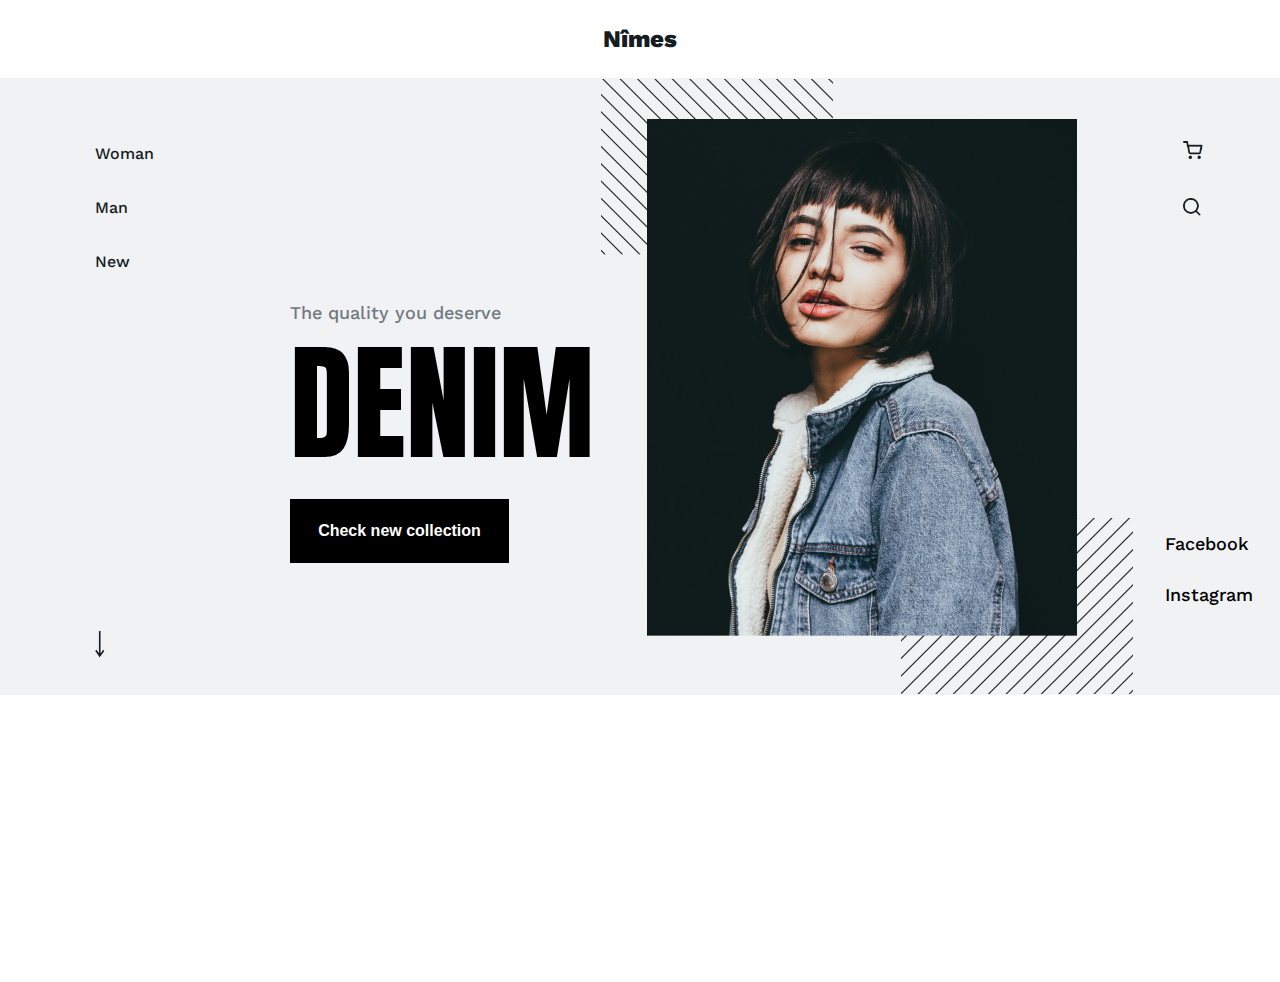
==== lab4.2/index.html @ 4bffa450 "header all devices" ====
<!DOCTYPE html>
<html lang="en">
<head>
	<meta charset="UTF-8">
	<title>Nîmes</title>
	<link rel="stylesheet" href="styles.css">
	<link href="https://fonts.googleapis.com/css?family=Anton|Work+Sans:400,500,700,800&display=swap" rel="stylesheet"> 
	<meta name="viewport" content="width=device-width">
	
</head>
<body>
	<div class="logobar">
		<div class="container">
			<a href="#" class="logo">Nîmes</a>
		</div>
	</div>
	<header>
		<div class="container">
			<div class="lmenu">
			<ul style="list-style-type:none;" class="menu">
					<li><a href="">
						Woman
						</a>
					</li>
					<li>
						<a href="">
							Man
						</a>
					</li>
					<li>
						<a href="">
							New
						</a>
					</li>
					<li class="downarr">
						<a href=""> <img src="img/downarr.png" style="height: 27px;
	width: 10px;"alt=""></a>
					</li>
			</ul>
			</div>
				<div class="denim">
					<p></p>
					<p id="quality">The quality you deserve</p>
					<p id="denim">denim</p>
					<button class="btn">
						Check new collection
					</button>
				</div>
				<div class="photos">
					<img src="img/diag.png" id="diag" alt="">
						<img src="img/girl.png" id="girl" alt="">
						<img src="img/diag2.png" id="diag" alt="">
				</div>
				<div class="cart">
					<a href=""><img src="img/cart.png" style="width:20px; height: 18px; " alt=""></a>
					<a href=""><img src="img/search.png" style="width:18px; height: 18px; " alt=""></a>
				</div>
				<div class="social">
					<a href="">Facebook</a>
					<a href="">Instagram</a>
					
					
				</div>


			</div>
	</header>
	
</body>
</html>
---- lab4.2/styles.css ----
/*
    font-family: 'Work Sans';
    font-family: 'Anton';
*/


body{
	font-family: 'Work Sans';
	margin: 0 auto;
	font-weight: 500;
	font-size: 18px;
}



.container{
	max-width: 1170px;
	margin: 0 auto;

}
@media (max-width: 1170px){
	.container{
	max-width: 768px;


	}
}

@media (max-width: 768px){
	.container{
	max-width: 768px;
	
	}
}
@media (max-width: 320px){
	.container{
	max-width: none;
	
	}
}



.logo{

	font-family: 'Work Sans';
	font-weight: 800;
	text-decoration: none;
	display: block;
	text-align: center;
	margin-top: 25px;
	font-size: 24px;
	color: #151C22;
	margin-bottom: 25px;
}

@media (max-width: 320px){
	.logo{

		margin-top: 20px;
		margin-bottom: 20px;

	}
}



header{
	background-color: #F1F2F4;
	height: 617px;
	width: 100%;
}
@media (max-width: 1170px){
	header{
		height: 527px;
	}
}

@media (max-width: 768px){
	header{
		height: 527px;
	}
}

@media (max-width: 320px){
	header{
		height: 656px;
	}
}

.lmenu{
	display: inline-flex;
}



.menu{
	padding-top: 50px;
	display: flex;
	flex-direction: column;
	font-size: 16px;

}
.menu li{

	padding-bottom: 35px;
}
.menu li a{
	text-decoration: none;
	color: #151C22;
}
.downarr{
	padding-top: 325px;
}

@media (max-width: 1170px){
	.menu{
		padding-top: 45px;
		flex-direction: row;
		padding-left: 0;

	}
	.menu li{

	padding-right: 35px; 
}
.downarr{
	margin-left: -230px;
	padding-top: 400px;
}
}

}


@media (max-width: 768px){
	.menu{
		padding-top: 45px;
		flex-direction: row;
		padding-left: 0;

	}
	.menu li{

	padding-right: 35px; 
}
.downarr{
	margin-left: -230px;
	padding-top: 400px;
}
}

@media (max-width: 320px){
	.menu{
		flex-direction: row;
		padding-left: 15px;
		padding-top: 30px;
	}
	.downarr{
	display: none;
}
}




.denim{
	margin-left: 130px;
	display: inline-flex;
	order: 2;
	flex-direction: column;
}
#quality{
	margin-top: 125px;
	color: #727A82;
	font-size: 18px;
}
#denim{
	margin-top: -35px;
	margin-bottom: 0;
	   font-family: 'Anton';
	   text-transform: uppercase;
	   font-size: 128px;
}
.btn{
	margin-top: 0;
	font-size: 16px;
	padding: 0;
	width: 219px;
	height: 64px;
	background-color: black;
	color: white;
	border: none;
	font-weight: bold;
}
@media (max-width: 1170px){
	#quality{
	margin-top: 87px;}
	.denim{
		margin-left: 25px;
	}
	.btn{
		margin-top: 30px;
	}
	#denim{
		font-size: 98px;
	}
}

@media (max-width: 768px){
	#quality{
	margin-top: 87px;}
	.denim{
		margin-left: 25px;
	}
	.btn{
		margin-top: 30px;
	}
}

@media (max-width: 320px){
	
}



.photos{

	order: 3;
	flex-direction: column;
	display: inline-flex;
}
#diag{
position: relative;
top: 96px;
margin-top: -999px;
	z-index: 0;
	width: 232px;
	height: 176px;
}
#girl{
	margin-left: 46px;
	margin-top: -40px;
	max-width: 100%;
	position: relative;
	z-index: 1;
	height: 517px;
	width:430px;
	
}
#diag:last-child{
position: relative;
top: -118px;
left: 300px;
margin-top: 0px;
	z-index: 0;
	width: 232px;
	height: 176px;
}

@media (max-width: 1170px){
	#diag{
		width: 141px;
		height: 104px;
	}
	#girl{
	height: 319px;
	width:264px;
	margin-left: 30px;
	margin-top: 30px;
	}
	#diag:last-child{
		width: 141px;
		height: 104px;
	margin-top: 40px;
	margin-left: -117px;}
	.photos{
		margin-left: 37px;
	}
}

@media (max-width: 768px){
	#quality{
	margin-top: 87px;}
	.denim{
		margin-left: 25px;

	}


}

@media (max-width: 320px){
#diag{
		width: 109px;
		height: 80px;
		top: -400px;
		margin-top: 0;
	}
	#girl{
	height:249px;
	width:202px;
	margin-left: 20px;
	margin-top: 20px;
	margin-top: 0;
	top: -460px;
	}
	#diag:last-child{
		width: 109px;
		height: 80px;
		top: -510px;
		left: 250px;
		margin-top: 0;}
	.photos{
		margin-top: 60px;
		margin-left: 37px;
	}
	#quality{
	margin-top: 87px;}
	.denim{
		
		position: relative;
		top: 180px;
		margin-left: 60px;


	}
	#denim{

		font-size: 86px;
	}
	.btn{
		margin-top: 0px;

		width: 205px;
		height: 64px;
	}

	
}










.cart{
	position: relative;
	flex-wrap: wrap;
	display: inline-flex;
	flex-direction: column;
	order: 4;
	margin-left: -44px;
	left: 144px;
}
.cart a{
	padding-bottom: 35px;

}
.social{
	position: relative;
	display: inline-flex;
	flex-direction: column;
	order: 4;
	margin-left: -44px;
	top: 391px; 
	left: 144px;

	}
.social a{
	padding-bottom: 30px;
	color: black;
	text-decoration: none;
}


@media (max-width: 1170px){
	.cart{
		left: 0;
		flex-direction: row-reverse;
	}
	.cart a{
		padding-right: 35px;

	}
	.social{
		position: relative;
		top: -500px;
		left: 550px;
		flex-direction: row-reverse;
	}
	.social a{
		padding-right: 35px;
		font-size: 14px;
	}
}

@media (max-width: 768px){
	

}

@media (max-width: 320px){
	.social{
		display: none;
	}
	.cart{
		top: -510px;left: -5px;
	}
	.cart a{
		margin-left: 25px;
		padding-right: 0;
	}
}
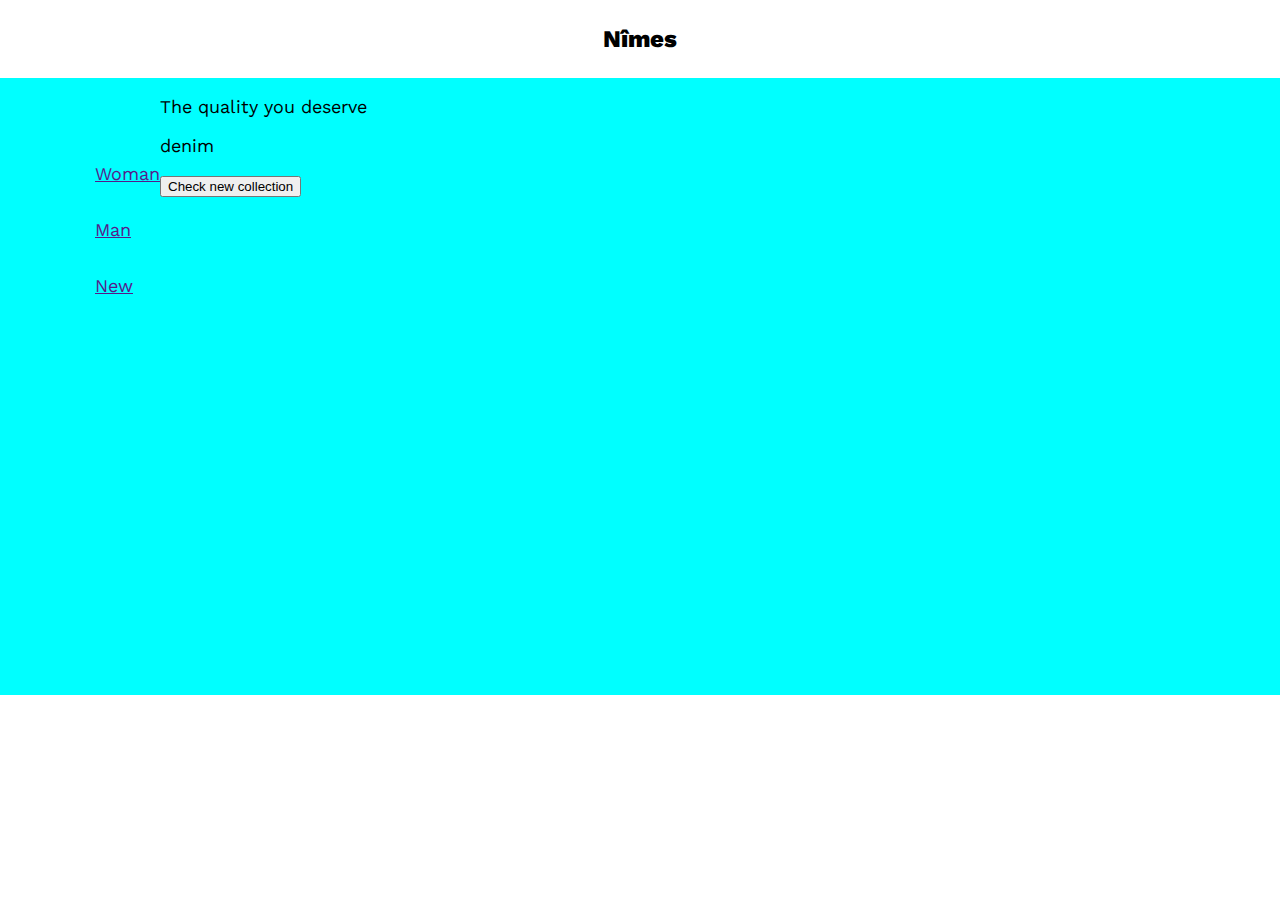
==== commit 091b00bb: "commit full responsive" ====
--- a/lab4.2/index.html
+++ b/lab4.2/index.html
@@ -8,63 +8,65 @@
 	<meta name="viewport" content="width=device-width">
 	
 </head>
-<body>
-	<div class="logobar">
-		<div class="container">
-			<a href="#" class="logo">Nîmes</a>
-		</div>
-	</div>
-	<header>
-		<div class="container">
-			<div class="lmenu">
-			<ul style="list-style-type:none;" class="menu">
-					<li><a href="">
-						Woman
-						</a>
-					</li>
-					<li>
-						<a href="">
-							Man
-						</a>
-					</li>
-					<li>
-						<a href="">
-							New
-						</a>
-					</li>
-					<li class="downarr">
-						<a href=""> <img src="img/downarr.png" style="height: 27px;
-	width: 10px;"alt=""></a>
-					</li>
-			</ul>
+	<body>
+		<header>
+			<div class="logo">
+				<a href="#">Nîmes</a>
 			</div>
-				<div class="denim">
-					<p></p>
-					<p id="quality">The quality you deserve</p>
-					<p id="denim">denim</p>
-					<button class="btn">
-						Check new collection
-					</button>
-				</div>
-				<div class="photos">
-					<img src="img/diag.png" id="diag" alt="">
-						<img src="img/girl.png" id="girl" alt="">
-						<img src="img/diag2.png" id="diag" alt="">
-				</div>
-				<div class="cart">
-					<a href=""><img src="img/cart.png" style="width:20px; height: 18px; " alt=""></a>
-					<a href=""><img src="img/search.png" style="width:18px; height: 18px; " alt=""></a>
-				</div>
-				<div class="social">
-					<a href="">Facebook</a>
-					<a href="">Instagram</a>
+			<div class="mainframe">
+				<div class="container">
+					<div class="menu">
+						<ul style="list-style-type:none;">
+							<li><a href="">
+								Woman
+								</a>
+							</li>
+							<li>
+								<a href="">
+									Man
+								</a>
+							</li>
+							<li>
+								<a href="">
+									New
+								</a>
+							</li>
+						</ul>
+					</div>
+					<div class="denim">
+						<p id="quality">
+							The quality you deserve
+						</p>
+
+						<p id="denim">
+							denim
+						</p>
+						<button id="btn">
+							Check new collection
+						</button>
+						
+					</div>
+
 					
 					
-				</div>
 
 
+
+
+
+
+
+
+
+
+				</div>
 			</div>
-	</header>
-	
-</body>
+		</header>
+		<main>
+			
+		</main>
+		<footer>
+			
+		</footer>
+	</body>
 </html>--- a/lab4.2/styles.css
+++ b/lab4.2/styles.css
@@ -3,416 +3,112 @@
     font-family: 'Anton';
 */
 
-
 body{
+	margin: 0 auto;
 	font-family: 'Work Sans';
-	margin: 0 auto;
-	font-weight: 500;
 	font-size: 18px;
 }
+.logo{
+	
+	display: flex;
+	justify-content: center;
 
+}
+.logo a{
+	margin: 25px auto 25px;
+	font-size: 24px;
+	text-decoration: none;
+	color: black;
+	font-weight: 800;
+}
 
+@media (max-width: 320px){
+	.logo a{
+		margin: 20px auto 20px;
+	}
+}
 
 .container{
-	max-width: 1170px;
 	margin: 0 auto;
-
+	width: 1170px;
+	display: flex;
+}
 }
 @media (max-width: 1170px){
 	.container{
-	max-width: 768px;
-
-
-	}
+	
+	width: 1170px;
+	
+}
 }
 
 @media (max-width: 768px){
 	.container{
-	max-width: 768px;
+	
+	width: 768px;
+	
+}
+}
+@media (max-width: 320px){
+	.container{
+	
+	width: 320px;
+	
+}
+}
+
+
+.mainframe{
+	width: 100%;
+	height: 617px;
+	background-color: cyan;
+}
+@media (max-width: 768px){
+	.mainframe{
+	
+	height:527px;
+	
+}
+}
+@media (max-width: 320px){
+	.mainframe{
+	display: inline-block;
+	height:656px;
+	
+}
+}
+.menu{
+	padding-top: 50px;
+	display: flex;
+	flex-direction: column;
+
+}
+.menu ul{
+	margin: 0;
+
+}
+
+.menu li{
+	margin-top: 35px;
+
+}
+@media (max-width: 768px){
+	.menu li{
+	margin-top: 45px;
+	margin-right: 35px;
+	display: inline-flex;
 	
 	}
 }
 @media (max-width: 320px){
-	.container{
-	max-width: none;
+	.menu li{
+	margin-top: 45px;
+	margin-right: 35px;
+	display: inline-flex;
 	
 	}
 }
 
+.denim{
 
-
-.logo{
-
-	font-family: 'Work Sans';
-	font-weight: 800;
-	text-decoration: none;
-	display: block;
-	text-align: center;
-	margin-top: 25px;
-	font-size: 24px;
-	color: #151C22;
-	margin-bottom: 25px;
-}
-
-@media (max-width: 320px){
-	.logo{
-
-		margin-top: 20px;
-		margin-bottom: 20px;
-
-	}
-}
-
-
-
-header{
-	background-color: #F1F2F4;
-	height: 617px;
-	width: 100%;
-}
-@media (max-width: 1170px){
-	header{
-		height: 527px;
-	}
-}
-
-@media (max-width: 768px){
-	header{
-		height: 527px;
-	}
-}
-
-@media (max-width: 320px){
-	header{
-		height: 656px;
-	}
-}
-
-.lmenu{
-	display: inline-flex;
-}
-
-
-
-.menu{
-	padding-top: 50px;
-	display: flex;
-	flex-direction: column;
-	font-size: 16px;
-
-}
-.menu li{
-
-	padding-bottom: 35px;
-}
-.menu li a{
-	text-decoration: none;
-	color: #151C22;
-}
-.downarr{
-	padding-top: 325px;
-}
-
-@media (max-width: 1170px){
-	.menu{
-		padding-top: 45px;
-		flex-direction: row;
-		padding-left: 0;
-
-	}
-	.menu li{
-
-	padding-right: 35px; 
-}
-.downarr{
-	margin-left: -230px;
-	padding-top: 400px;
-}
-}
-
-}
-
-
-@media (max-width: 768px){
-	.menu{
-		padding-top: 45px;
-		flex-direction: row;
-		padding-left: 0;
-
-	}
-	.menu li{
-
-	padding-right: 35px; 
-}
-.downarr{
-	margin-left: -230px;
-	padding-top: 400px;
-}
-}
-
-@media (max-width: 320px){
-	.menu{
-		flex-direction: row;
-		padding-left: 15px;
-		padding-top: 30px;
-	}
-	.downarr{
-	display: none;
-}
-}
-
-
-
-
-.denim{
-	margin-left: 130px;
-	display: inline-flex;
-	order: 2;
-	flex-direction: column;
-}
-#quality{
-	margin-top: 125px;
-	color: #727A82;
-	font-size: 18px;
-}
-#denim{
-	margin-top: -35px;
-	margin-bottom: 0;
-	   font-family: 'Anton';
-	   text-transform: uppercase;
-	   font-size: 128px;
-}
-.btn{
-	margin-top: 0;
-	font-size: 16px;
-	padding: 0;
-	width: 219px;
-	height: 64px;
-	background-color: black;
-	color: white;
-	border: none;
-	font-weight: bold;
-}
-@media (max-width: 1170px){
-	#quality{
-	margin-top: 87px;}
-	.denim{
-		margin-left: 25px;
-	}
-	.btn{
-		margin-top: 30px;
-	}
-	#denim{
-		font-size: 98px;
-	}
-}
-
-@media (max-width: 768px){
-	#quality{
-	margin-top: 87px;}
-	.denim{
-		margin-left: 25px;
-	}
-	.btn{
-		margin-top: 30px;
-	}
-}
-
-@media (max-width: 320px){
-	
-}
-
-
-
-.photos{
-
-	order: 3;
-	flex-direction: column;
-	display: inline-flex;
-}
-#diag{
-position: relative;
-top: 96px;
-margin-top: -999px;
-	z-index: 0;
-	width: 232px;
-	height: 176px;
-}
-#girl{
-	margin-left: 46px;
-	margin-top: -40px;
-	max-width: 100%;
-	position: relative;
-	z-index: 1;
-	height: 517px;
-	width:430px;
-	
-}
-#diag:last-child{
-position: relative;
-top: -118px;
-left: 300px;
-margin-top: 0px;
-	z-index: 0;
-	width: 232px;
-	height: 176px;
-}
-
-@media (max-width: 1170px){
-	#diag{
-		width: 141px;
-		height: 104px;
-	}
-	#girl{
-	height: 319px;
-	width:264px;
-	margin-left: 30px;
-	margin-top: 30px;
-	}
-	#diag:last-child{
-		width: 141px;
-		height: 104px;
-	margin-top: 40px;
-	margin-left: -117px;}
-	.photos{
-		margin-left: 37px;
-	}
-}
-
-@media (max-width: 768px){
-	#quality{
-	margin-top: 87px;}
-	.denim{
-		margin-left: 25px;
-
-	}
-
-
-}
-
-@media (max-width: 320px){
-#diag{
-		width: 109px;
-		height: 80px;
-		top: -400px;
-		margin-top: 0;
-	}
-	#girl{
-	height:249px;
-	width:202px;
-	margin-left: 20px;
-	margin-top: 20px;
-	margin-top: 0;
-	top: -460px;
-	}
-	#diag:last-child{
-		width: 109px;
-		height: 80px;
-		top: -510px;
-		left: 250px;
-		margin-top: 0;}
-	.photos{
-		margin-top: 60px;
-		margin-left: 37px;
-	}
-	#quality{
-	margin-top: 87px;}
-	.denim{
-		
-		position: relative;
-		top: 180px;
-		margin-left: 60px;
-
-
-	}
-	#denim{
-
-		font-size: 86px;
-	}
-	.btn{
-		margin-top: 0px;
-
-		width: 205px;
-		height: 64px;
-	}
-
-	
-}
-
-
-
-
-
-
-
-
-
-
-.cart{
-	position: relative;
-	flex-wrap: wrap;
-	display: inline-flex;
-	flex-direction: column;
-	order: 4;
-	margin-left: -44px;
-	left: 144px;
-}
-.cart a{
-	padding-bottom: 35px;
-
-}
-.social{
-	position: relative;
-	display: inline-flex;
-	flex-direction: column;
-	order: 4;
-	margin-left: -44px;
-	top: 391px; 
-	left: 144px;
-
-	}
-.social a{
-	padding-bottom: 30px;
-	color: black;
-	text-decoration: none;
-}
-
-
-@media (max-width: 1170px){
-	.cart{
-		left: 0;
-		flex-direction: row-reverse;
-	}
-	.cart a{
-		padding-right: 35px;
-
-	}
-	.social{
-		position: relative;
-		top: -500px;
-		left: 550px;
-		flex-direction: row-reverse;
-	}
-	.social a{
-		padding-right: 35px;
-		font-size: 14px;
-	}
-}
-
-@media (max-width: 768px){
-	
-
-}
-
-@media (max-width: 320px){
-	.social{
-		display: none;
-	}
-	.cart{
-		top: -510px;left: -5px;
-	}
-	.cart a{
-		margin-left: 25px;
-		padding-right: 0;
-	}
-}
+}